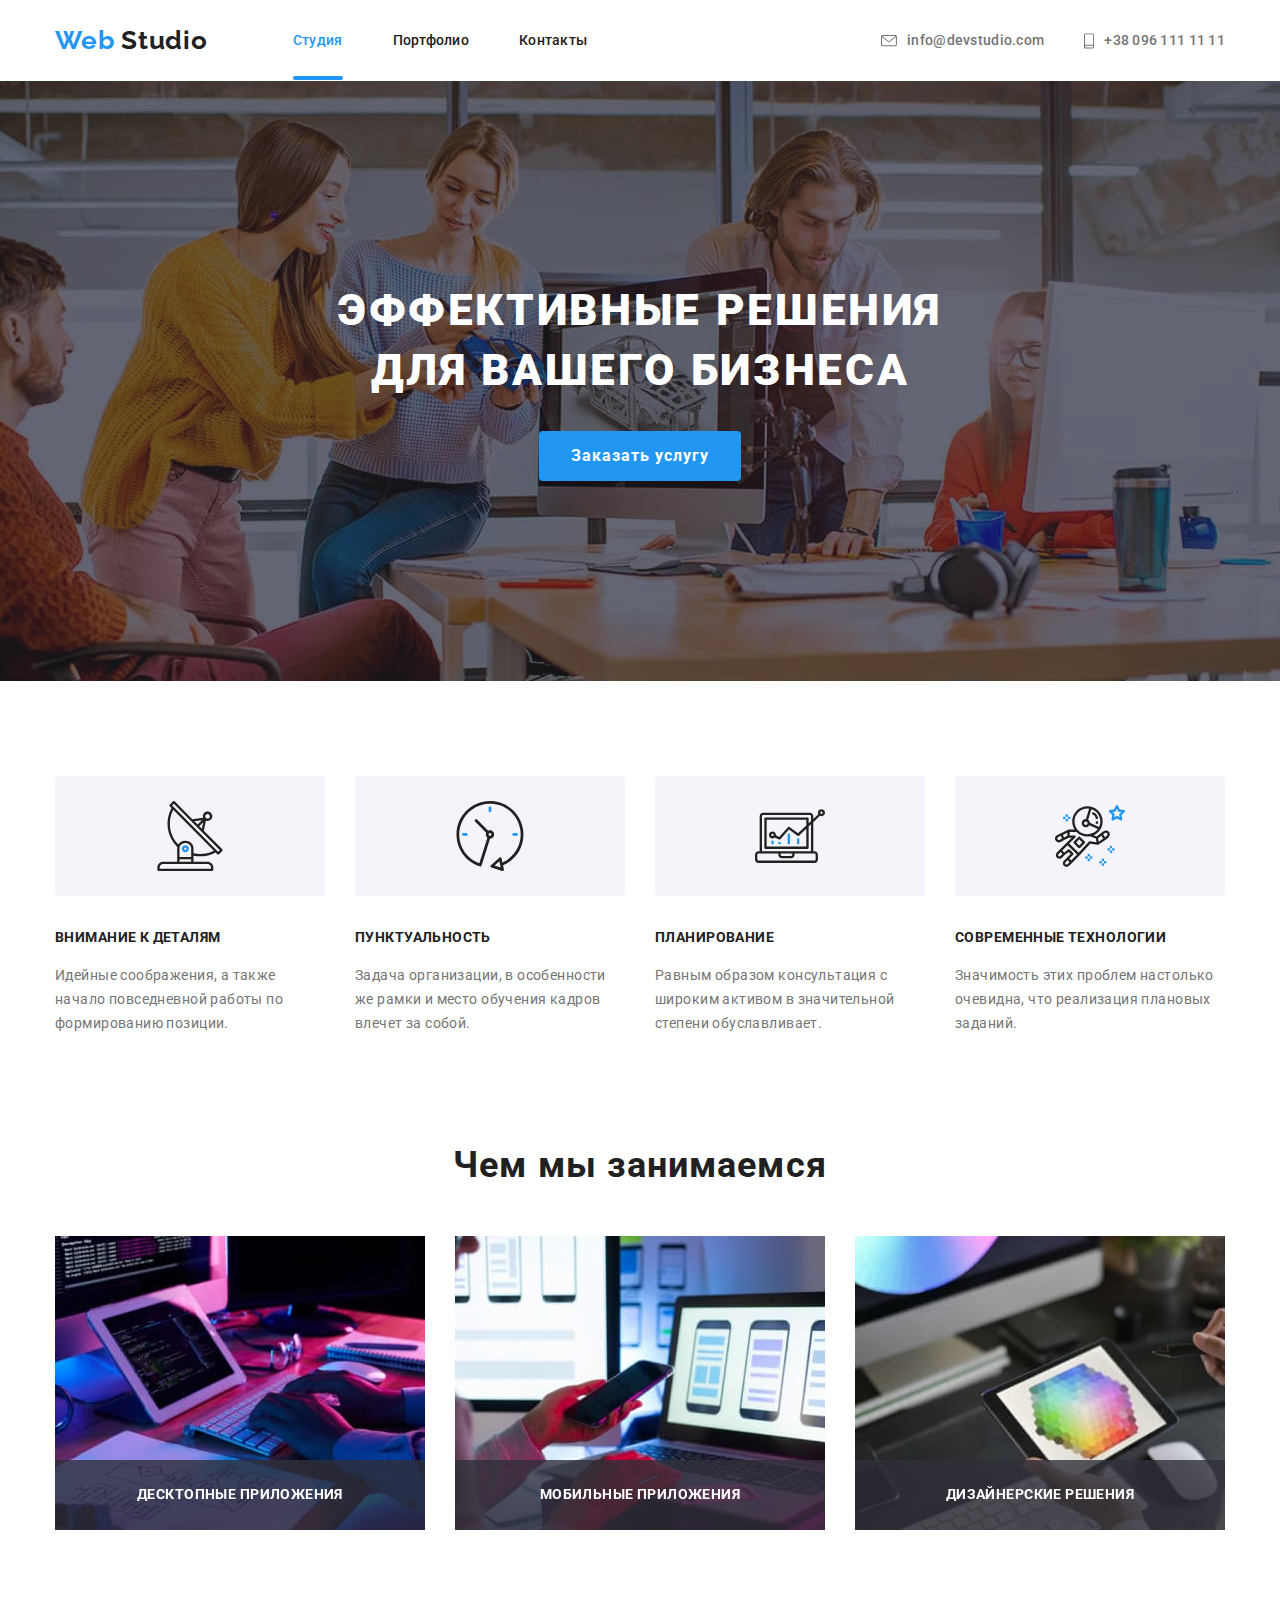
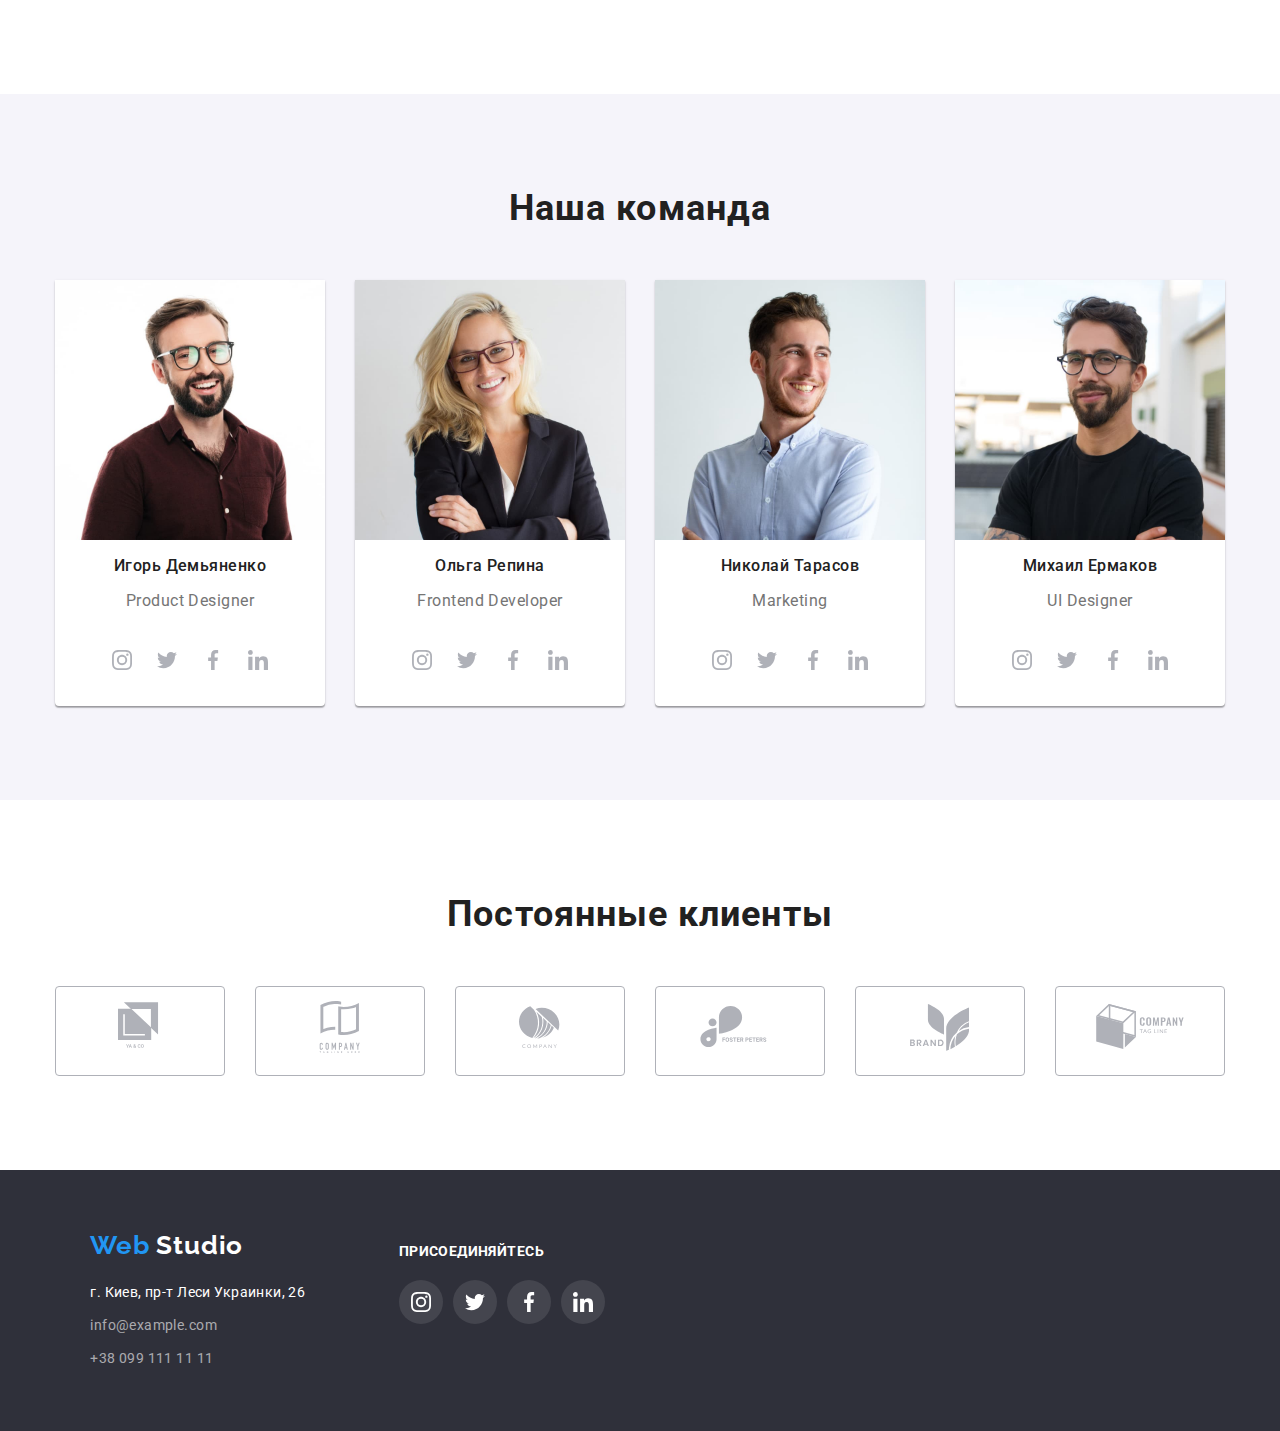
==== index.html @ 13020712 "sxcript added" ====
<!DOCTYPE html>
<html lang="ru">
  <head>
    <meta charset="UTF-8" />
    <meta name="viewport" content="width=<device-width>, initial-scale=1.0" />
    <title lang="en">Web Studio</title>
    <link rel="stylesheet" href="./css/style.css" />
    <link
      href="https://fonts.googleapis.com/css2?family=Raleway:wght@700&family=Roboto:wght@400;500;700;900&display=swap"
      rel="stylesheet"
    />
    <link rel="stylesheet" href="./css/normalize.css" />
  </head>
  <body>
    <header>
      <div class="container flexbox">
        <nav class="nav">
          <a
            href="./index.html"
            lang="en"
            rel="noopener noreferrer"
            class="page-title"
            ><span class="web">Web</span><span> Studio</span></a
          >
          <ul class="list nav-list">
            <li class="nav-item">
              <a
                class="nav-link current"
                href="./index.html"
                rel="noopener noreferrer"
                >Студия</a
              >
            </li>
            <li class="nav-item">
              <a
                class="nav-link"
                href="./portfolio.html"
                rel="noopener noreferrer"
                >Портфолио</a
              >
            </li>
            <li class="nav-item">
              <a class="nav-link" href="#" rel="noopener noreferrer"
                >Контакты</a
              >
            </li>
          </ul>
        </nav>
        <section class="header-contacts">
          <div class="head-conts">
            <div class="nav-mail">
              
              <a class="header-contacts-item" href="mailto:info@devstudio.com"
                ><svg class="icon-header" width="16" height="12">
                  <use xlink:href="./images/sprite.svg#icon-envelope"></use>
                </svg>info@devstudio.com</a
              >
            </div>
            <div class="nav-phone">
              
              <a class="header-contacts-item" href="tel:+380961111111"
                ><svg class="icon-header" width="10" height="16">
                  <use xlink:href="./images/sprite.svg#icon-smartphone"></use>
                </svg>+38 096 111 11 11</a
              >
            </div>
          </div>
        </section>
      </div>
    </header>
    <main>
      <!-- banner -->
      <section class="hero">
        <div class="container">
          <h1 class="main-title">
            Эффективные решения<br />для вашего бизнеса
          </h1>
          <button class="button-order" data-open-modal>Заказать услугу</button>
          <div class="backdrop is-hidden" data-backdrop>
            <div class="modal">
              <button class="modal-close" data-close-modal>
                <svg class="icon-modal-close" width="18" height="18">
                  <use xlink:href="./images/sprite.svg#icon-close-black"></use>
                </svg>
              </button>
            </div>
          </div>
        </div>
      </section>

      <!-- preferences -->
      <section class="preferences">
        <div class="container">
          <ul class="list preferences-list">
            <li class="preferences-item icon-anthenna">
              <h3 class="preferences-title">Внимание к деталям</h3>
              <p class="preferences-text">
                Идейные соображения, а также начало повседневной работы по
                формированию позиции.
              </p>
            </li>
            <li class="preferences-item icon-clock">
              <h3 class="preferences-title">Пунктуальность</h3>
              <p class="preferences-text">
                Задача организации, в особенности же рамки и место обучения
                кадров влечет за собой.
              </p>
            </li>
            <li class="preferences-item icon-diagram">
              <h3 class="preferences-title">Планирование</h3>
              <p class="preferences-text">
                Равным образом консультация с широким активом в значительной
                степени обуславливает.
              </p>
            </li>
            <li class="preferences-item icon-astronaut">
              <h3 class="preferences-title">Современные технологии</h3>
              <p class="preferences-text">
                Значимость этих проблем настолько очевидна, что реализация
                плановых заданий.
              </p>
            </li>
          </ul>
        </div>
      </section>

      <!-- description -->
      <section class="description">
        <div class="container">
          <h2 class="block-title description-title">Чем мы занимаемся</h2>
          <ul class="list description-list">
            <li class="description-item">
              <img
                src="./images/what-we-do/img1.jpg"
                width="370"
                height="294"
                alt="Использование приложения на ПК"
                class="description-img"
              />
              <p class="description-text">Десктопные приложения</p>
            </li>
            <li class="description-item">
              <img
                src="./images/what-we-do/box-img2.jpg"
                width="370"
                height="294"
                alt="Использование приложения на смартфоне"
                class="description-img"
              />
              <p class="description-text">Мобильные приложения</p>
            </li>
            <li class="description-item">
              <img
                src="./images/what-we-do/img3.jpg"
                width="370"
                height="294"
                alt="Визуальное оформление"
                class="description-img"
              />
              <p class="description-text">Дизайнерские решения</p>
            </li>
          </ul>
        </div>
      </section>

      <!-- Crew -->
      <section class="crew">
        <div class="container">
          <h2 class="block-title crew-title">Наша команда</h2>
          <ul class="list crew-list">
            <li class="crew-item">
              <img
                src="./images/crew/img1.jpg"
                width="270"
                height="260"
                alt="Игорь Демьяненко"
                class="crew-img"
              />
              <h3 class="crew-name">Игорь Демьяненко</h3>
              <p class="profession" lang="en">Product Designer</p>
              <ul class="list crew-socs">
                <li>
                  <a
                    href="#"
                    aria-label="ссылка Instagram"
                    target="_blank"
                    rel="noopener noreferrer"
                    class="crew-link"
                  >
                    <svg class="icon-crew-soc" width="20" height="20">
                      <use
                        xlink:href="./images/sprite.svg#icon-instagram-crew"
                      ></use>
                    </svg>
                  </a>
                </li>
                <li>
                  <a
                    href="#"
                    aria-label="ссылка Twitter"
                    target="_blank"
                    rel="noopener noreferrer"
                    class="crew-link"
                  >
                    <svg class="icon-crew-soc" width="20" height="20">
                      <use
                        xlink:href="./images/sprite.svg#icon-twitter-crew"
                      ></use>
                    </svg>
                  </a>
                </li>
                <li>
                  <a
                    href="#"
                    aria-label="ссылка Facebook"
                    target="_blank"
                    rel="noopener noreferrer"
                    class="crew-link"
                  >
                    <svg class="icon-crew-soc" width="20" height="20">
                      <use
                        xlink:href="./images/sprite.svg#icon-facebook-crew"
                      ></use>
                    </svg>
                  </a>
                </li>
                <li>
                  <a
                    href="#"
                    aria-label="ссылка Linkedin"
                    target="_blank"
                    rel="noopener noreferrer"
                    class="crew-link"
                  >
                    <svg class="icon-crew-soc" width="20" height="20">
                      <use
                        xlink:href="./images/sprite.svg#icon-linkedin-crew"
                      ></use>
                    </svg>
                  </a>
                </li>
              </ul>
            </li>
            <li class="crew-item">
              <img
                src="./images/crew/img2.jpg"
                width="270"
                height="260"
                alt="Ольга Репина"
                class="crew-img"
              />
              <h3 class="crew-name">Ольга Репина</h3>
              <p class="profession" lang="en">Frontend Developer</p>
              <ul class="list crew-socs">
                <li>
                  <a
                    href="#"
                    aria-label="ссылка Instagram"
                    target="_blank"
                    rel="noopener noreferrer"
                    class="crew-link"
                  >
                    <svg class="icon-crew-soc" width="20" height="20">
                      <use
                        xlink:href="./images/sprite.svg#icon-instagram-crew"
                      ></use>
                    </svg>
                  </a>
                </li>
                <li>
                  <a
                    href="#"
                    aria-label="ссылка Twitter"
                    target="_blank"
                    rel="noopener noreferrer"
                    class="crew-link"
                  >
                    <svg class="icon-crew-soc" width="20" height="20">
                      <use
                        xlink:href="./images/sprite.svg#icon-twitter-crew"
                      ></use>
                    </svg>
                  </a>
                </li>
                <li>
                  <a
                    href="#"
                    aria-label="ссылка Facebook"
                    target="_blank"
                    rel="noopener noreferrer"
                    class="crew-link"
                  >
                    <svg class="icon-crew-soc" width="20" height="20">
                      <use
                        xlink:href="./images/sprite.svg#icon-facebook-crew"
                      ></use>
                    </svg>
                  </a>
                </li>
                <li>
                  <a
                    href="#"
                    aria-label="ссылка Linkedin"
                    target="_blank"
                    rel="noopener noreferrer"
                    class="crew-link"
                  >
                    <svg class="icon-crew-soc" width="20" height="20">
                      <use
                        xlink:href="./images/sprite.svg#icon-linkedin-crew"
                      ></use>
                    </svg>
                  </a>
                </li>
              </ul>
            </li>
            <li class="crew-item">
              <img
                src="./images/crew/img3.jpg"
                width="270"
                height="260"
                alt="Николай Тарасов"
                class="crew-img"
              />
              <h3 class="crew-name">Николай Тарасов</h3>
              <p class="profession" lang="en">Marketing</p>
              <ul class="list crew-socs">
                <li>
                  <a
                    href="#"
                    aria-label="ссылка Instagram"
                    target="_blank"
                    rel="noopener noreferrer"
                    class="crew-link"
                  >
                    <svg class="icon-crew-soc" width="20" height="20">
                      <use
                        xlink:href="./images/sprite.svg#icon-instagram-crew"
                      ></use>
                    </svg>
                  </a>
                </li>
                <li>
                  <a
                    href="#"
                    aria-label="ссылка Twitter"
                    target="_blank"
                    rel="noopener noreferrer"
                    class="crew-link"
                  >
                    <svg class="icon-crew-soc" width="20" height="20">
                      <use
                        xlink:href="./images/sprite.svg#icon-twitter-crew"
                      ></use>
                    </svg>
                  </a>
                </li>
                <li>
                  <a
                    href="#"
                    aria-label="ссылка Facebook"
                    target="_blank"
                    rel="noopener noreferrer"
                    class="crew-link"
                  >
                    <svg class="icon-crew-soc" width="20" height="20">
                      <use
                        xlink:href="./images/sprite.svg#icon-facebook-crew"
                      ></use>
                    </svg>
                  </a>
                </li>
                <li>
                  <a
                    href="#"
                    aria-label="ссылка Linkedin"
                    target="_blank"
                    rel="noopener noreferrer"
                    class="crew-link"
                  >
                    <svg class="icon-crew-soc" width="20" height="20">
                      <use
                        xlink:href="./images/sprite.svg#icon-linkedin-crew"
                      ></use>
                    </svg>
                  </a>
                </li>
              </ul>
            </li>
            <li class="crew-item">
              <img
                src="./images/crew/img4.jpg"
                width="270"
                height="260"
                alt="Михаил Ермаков"
                class="crew-img"
              />
              <h3 class="crew-name">Михаил Ермаков</h3>
              <p class="profession" lang="en">UI Designer</p>
              <ul class="list crew-socs">
                <li>
                  <a
                    href="#"
                    aria-label="ссылка Instagram"
                    target="_blank"
                    rel="noopener noreferrer"
                    class="crew-link"
                  >
                    <svg class="icon-crew-soc" width="20" height="20">
                      <use
                        xlink:href="./images/sprite.svg#icon-instagram-crew"
                      ></use>
                    </svg>
                  </a>
                </li>
                <li>
                  <a
                    href="#"
                    aria-label="ссылка Twitter"
                    target="_blank"
                    rel="noopener noreferrer"
                    class="crew-link"
                  >
                    <svg class="icon-crew-soc" width="20" height="20">
                      <use
                        xlink:href="./images/sprite.svg#icon-twitter-crew"
                      ></use>
                    </svg>
                  </a>
                </li>
                <li>
                  <a
                    href="#"
                    aria-label="ссылка Facebook"
                    target="_blank"
                    rel="noopener noreferrer"
                    class="crew-link"
                  >
                    <svg class="icon-crew-soc" width="20" height="20">
                      <use
                        xlink:href="./images/sprite.svg#icon-facebook-crew"
                      ></use>
                    </svg>
                  </a>
                </li>
                <li>
                  <a
                    href="#"
                    aria-label="ссылка Linkedin"
                    target="_blank"
                    rel="noopener noreferrer"
                    class="crew-link"
                  >
                    <svg class="icon-crew-soc" width="20" height="20">
                      <use
                        xlink:href="./images/sprite.svg#icon-linkedin-crew"
                      ></use>
                    </svg>
                  </a>
                </li>
              </ul>
            </li>
          </ul>
        </div>
      </section>

      <!-- Constant clients -->
      <section class="clients">
        <div class="container">
          <h2 class="block-title clients-title">Постоянные клиенты</h2>
          <ul class="list clients-list">
            <li class="clients-item">
              <a
                href="#"
                class="clients-link"
                target="_blank"
                rel="noopener noreferrer"
              >
                <svg class="icon-clients" width="44.27" height="49.23">
                  <use xlink:href="./images/sprite.svg#icon-firstlogo"></use>
                </svg>
              </a>
            </li>
            <li class="clients-item">
              <a
                href="#"
                class="clients-link"
                target="_blank"
                rel="noopener noreferrer"
              >
                <svg class="icon-clients" width=40" height="52">
                  <use
                    xlink:href="./images/sprite.svg#icon-secondlogo"
                  ></use>
                </svg>
              </a>
            </li>
            <li class="clients-item">
              <a
                href="#"
                class="clients-link"
                target="_blank"
                rel="noopener noreferrer"
              >
                <svg class="icon-clients" width="41" height="42.6">
                  <use xlink:href="./images/sprite.svg#icon-thirdlogo"></use>
                </svg>
              </a>
            </li>
            <li class="clients-item">
              <a
                href="#"
                class="clients-link"
                target="_blank"
                rel="noopener noreferrer"
              >
                <svg class="icon-clients" width="79.66" height="42.02">
                  <use
                    xlink:href="./images/sprite.svg#icon-fourthlogo"
                  ></use>
                </svg>
              </a>
            </li>

            <li class="clients-item">
              <a
                href="#"
                class="clients-link"
                target="_blank"
                rel="noopener noreferrer"
              >
                <svg class="icon-clients" width="59" height="47">
                  <use xlink:href="./images/sprite.svg#icon-fifthlogo"></use>
                </svg>
              </a>
            </li>
            <li class="clients-item">
              <a
                href="#"
                class="clients-link"
                target="_blank"
                rel="noopener noreferrer"
              >
                <svg class="icon-clients" width="88.48" height="45.44">
                  <use xlink:href="./images/sprite.svg#icon-sixthlogo"></use>
                </svg>
              </a>
            </li>
          </ul>
        </div>
      </section>
    </main>

    <!-- footer -->
    <footer class="footer">
      <div class="footer-content container">
        <div class="footer-item">
          <a
            href="./index.html"
            lang="en"
            rel="noopener noreferrer"
            class="page-title footer-web-studio"
            ><span class="web">Web</span
            ><span class="logo-footer"> Studio</span></a
          >
          <address class="address">
            <ul class="list address-list">
              <li class="adress-map address-link">
                <a
                  class="adress-map-link"
                  href="https://goo.gl/maps/HFDCZ8saapK6aPVV6"
                  target="_blank"
                  rel="noopener noreferrer"
                  >г. Киев, пр-т Леси Украинки, 26</a
                >
              </li>
              <li class="footer-contacts address-link">
                <a class="footer-contacts-link" href="mailto:info@example.com"
                  >info@example.com</a
                >
              </li>
              <li class="footer-contacts address-link">
                <a class="footer-contacts-link" href="tel:+380991111111"
                  >+38 099 111 11 11</a
                >
              </li>
            </ul>
          </address>
        </div>
        <div class="network footer-item">
          <p class="footer-title">Присоединяйтесь</p>
          <ul class="list web-list">
            <li class="web-item">
              <a
                href="#"
                aria-label="ссылка Instagram"
                target="_blank"
                rel="noopener noreferrer"
                class="footer-soc-link"
                >
                <svg class="icon-footer-soc" width="20" height="20">
                  <use xlink:href="./images/sprite.svg#icon-instagram-footer">
                  </use>
                </svg>
              </a>
            </li>
            <li class="web-item">
              <a
                href="#"
                aria-label="ссылка Twitter"
                target="_blank"
                rel="noopener noreferrer"
                class="footer-soc-link">
                <svg class="icon-footer-soc" width="20" height="20">
                  <use xlink:href="./images/sprite.svg#icon-twitter-footer"></use>
                </svg>
              </a>
            </li>
            <li class="web-item">
              <a
                href="#"
                aria-label="ссылка Facebook"
                target="_blank"
                rel="noopener noreferrer"
                class="footer-soc-link"
                >
                <svg class="icon-footer-soc" width="20" height="20">
                  <use xlink:href="./images/sprite.svg#icon-facebook-footer"></use>
                </svg>
              </a>
            </li>
            <li class="web-item">
              <a
                href="#"
                aria-label="ссылка Linkedin"
                target="_blank"
                rel="noopener noreferrer"
                class="footer-soc-link"
                >
                <svg class="icon-footer-soc" width="20" height="20">
                  <use xlink:href="./images/sprite.svg#icon-linkedin-footer"></use>
                </svg>
              </a>
            </li>
          </ul>
        </div>
        <!-- <div class="mailing footer-item">
          <p class="footer-title">Подпишитесь на рассылку</p>
          <div class="subscribe-cont">
            <textarea
              class="textarea-subscr"
              name="subscribe"
              id="#"
              cols="30"
              rows="1"
            >
E-mail</textarea
            >
            <button class="btn-subscribe">
              <span class="subscr-text">Подписаться</span>
              <img
                class="subscr-icon"
                src="./images/icon-send.svg"
                alt="send"
              />
            </button>
          </div> -->
        </div>
      </div>
    </footer>
    <script src="./js/modal.js"></script>
    <script>
      (() => {
       document
         .querySelector('.js-speaker-form')
         .addEventListener('submit', e=> {
           e.preventDefault();

           new FormData(e.currentTarget).forEach((value, name) =>
             console.log(`${name}: ${value}`),
             );

           e.currentTarget.reset();
         });
      })()
    </script> 
  </body>
</html>
---- css/style.css ----
/*font-family: 'Raleway', sans-serif;
font-family: 'Roboto', sans-serif;*/
:root {
  --accent-color: #2196f3;
  --main-color: #757575;
  --dark-color: #212121;
  --white-color: #ffffff;
  --light-grey: #f5f4fa;
  --block-background: rgba(47, 48, 58, 0.8);
  --btn-box-shadow: 0px 4px 4px rgba(0, 0, 0, 0.15);
  --white-alt: rgba(255, 255, 255, 0.6);
  --white-alt2: rgba(255, 255, 255, 0.3);
  --footer-background: #2f303a;
  --border: #afb1b8;
  --border-portfolio: #eeeeee;
  --header: #ececec;
  --hero-overlay: rgba(47, 48, 58, 0.4);
  --footer-soc-bg: rgba(255, 255, 255, 0.1);
  --portfolio-ex-hover: rgba(33, 150, 243, 0.9);
  --modal-overlay: rgba(0, 0, 0, 0.2);
}

html {
  box-sizing: border-box;
}

*,
*::before,
*::after {
  box-sizing: inherit;
}
.visually-hidden {
  position: absolute !important;
  clip: rect(1px 1px 1px 1px);
  /* IE6, IE7 */
  clip: rect(1px, 1px, 1px, 1px);
  padding: 0 !important;
  border: 0 !important;
  height: 1px !important;
  width: 1px !important;
  overflow: hidden;
  margin-top: 0;
  margin-bottom: 0;
}
body {
  font-family: "Roboto", sans-serif;
  font-size: 14px;
  line-height: 1.71;
  letter-spacing: 0.03em;
  color: var(--main-color);
}
.container {
  width: 1200px;
  padding-right: 15px;
  padding-left: 15px;
  margin-left: auto;
  margin-right: auto;
}
/*header*/
.header {
  border-bottom: 1px solid #ececec;
}
.page-title {
  font-family: "Raleway", sans-serif;
  font-weight: 700;
  font-size: 26px;
  line-height: 1.19;
  letter-spacing: 0.03em;
  color: var(--dark-color);
  text-decoration: none;
  margin-right: 85px;
}
.web {
  color: var(--accent-color);
}

.flexbox {
  display: flex;
  justify-content: flex-end;
  align-items: center;
  padding-top: 25px;
  padding-bottom: 25px;
}
.list {
  list-style: none;
  padding: 0;
  margin: 0;
}
.nav-list {
  display: flex;
}
.nav-link {
  font-weight: 500;
  font-size: 14px;
  line-height: 1, 14;
  letter-spacing: 0.02em;
  color: var(--dark-color);
  text-decoration: none;

  transition: color 250ms cubic-bezier(0.4, 0, 0.2, 1);
}
.nav-item:not(:last-child) {
  margin-right: 50px;
}
.nav {
  display: flex;
  align-items: center;
  margin-right: auto;
}
.head-conts {
  display: flex;
  align-items: baseline;
}
.current {
  color: var(--accent-color);
}
.nav-item {
  position: relative;
}
.nav-item .current::after {
  content: "";
  display: block;
  width: 100%;
  height: 4px;
  position: absolute;
  background-color: var(--accent-color);
  border-radius: 2px;
  bottom: -28px;
}
.nav-link:hover,
.nav-link:focus,
.header-contacts-item:hover,
.header-contacts-item:focus {
  color: var(--accent-color);
  fill: var(--accent-color);
}
.header-contacts-item {
  font-weight: 500;
  font-size: 14px;
  line-height: 1, 14;
  letter-spacing: 0.02em;
  color: var(--main-color);
  text-decoration: none;

  margin-left: 10px;

  transition: color 250ms cubic-bezier(0.4, 0, 0.2, 1),
    fill 250ms cubic-bezier(0.4, 0, 0.2, 1);
}
.nav-mail {
  margin-right: 30px;
}
.icon-header {
  vertical-align: middle;
  margin-right: 10px;
  fill: currentColor;
}

/*hero*/
.hero {
  background: var(--block-background);
  margin-left: auto;
  margin-right: auto;
  padding-top: 200px;
  padding-bottom: 200px;

  max-width: 1600px;
  height: 600px;
  background-image: linear-gradient(
      to right,
      var(--hero-overlay),
      var(--hero-overlay)
    ),
    url("../images/hero.jpg");
  background-position: center;
  background-repeat: no-repeat;
}
.main-title {
  font-weight: 900;
  font-size: 44px;
  line-height: 1.36;
  text-align: center;
  letter-spacing: 0.06em;
  text-transform: uppercase;
  color: var(--white-color);
  margin-top: 0;
  margin-bottom: 30px;
}
.button-order {
  font-weight: 700;
  font-size: 16px;
  line-height: 30px;
  display: flex;
  align-items: center;
  text-align: center;
  letter-spacing: 0.06em;
  color: var(--white-color);
  background: var(--accent-color);
  box-shadow: var(--btn-box-shadow);
  border-radius: 4px;
  border: 0px;
  padding: 10px 32px;
  margin: auto;

  transition: border 250ms cubic-bezier(0.4, 0, 0.2, 1),
    background 250ms cubic-bezier(0.4, 0, 0.2, 1),
    color 250ms cubic-bezier(0.4, 0, 0.2, 1);
}
.button-order:hover {
  border: 1px solid var(--accent-color);
  background: var(--white-color);
  color: var(--accent-color);
}

.backdrop {
  position: fixed;
  top: 0;
  left: 0;
  width: 100%;
  height: 100%;
  background-color: var(--modal-overlay);
}
.modal {
  position: absolute;
  top: 50%;
  left: 50%;
  transform: translate(-50%, -50%);

  width: 528px;
  height: 581px;

  background: var(--white-color);
  box-shadow: 0px 1px 3px rgba(0, 0, 0, 0.12), 0px 1px 1px rgba(0, 0, 0, 0.14),
    0px 2px 1px rgba(0, 0, 0, 0.2);
  border-radius: 4px;
}
.modal-close {
  position: absolute;
  top: 8px;
  right: 8px;

  width: 30px;
  height: 30px;

  background: var(--white-color);
  border: 1px solid rgba(0, 0, 0, 0.1);
  box-sizing: border-box;
  border-radius: 50%;
}

.icon-modal-close {
  position: absolute;
}
.backdrop .is-hidden {
  opacity: 0;
}

.backdrop {
  position: fixed;
  top: 0;
  left: 0;
  width: 100%;
  height: 100%;
  background-color: var(--modal-overlay);

  opacity: 1;
  transition: 250ms cubic-bezier(0.4, 0, 0.2, 1),
    opacity 250ms cubic-bezier(0.4, 0, 0.2, 1);
}
.modal {
  position: absolute;
  top: 50%;
  left: 50%;
  transform: translate(-50%, -50%) scale(1);

  width: 528px;
  height: 581px;

  background: var(--white-color);
  box-shadow: 0px 1px 3px rgba(0, 0, 0, 0.12), 0px 1px 1px rgba(0, 0, 0, 0.14),
    0px 2px 1px rgba(0, 0, 0, 0.2);
  border-radius: 4px;

  opacity: 1;
  transition: transform 250ms cubic-bezier(0.4, 0, 0.2, 1),
    opacity 250ms cubic-bezier(0.4, 0, 0.2, 1);
}
.backdrop .is-hidden .modal {
  transform: translate(-50%, -50%) scale(1.1);
  opacity: 0;
}
.modal-close {
  position: absolute;
  top: 8px;
  right: 8px;

  width: 30px;
  height: 30px;

  background: var(--white-color);
  border: 1px solid rgba(0, 0, 0, 0.1);
  box-sizing: border-box;
  border-radius: 50%;
}

.icon-modal-close {
  position: absolute;
  transform: translate(-49%, -45%);
}
.is-hidden {
  opacity: 0;
  pointer-events: none;
}

/* preferences */
.preferences {
  padding-top: 95px;
}
.preferences-title {
  font-weight: 700;
  font-size: 14px;
  line-height: 1.14x;
  letter-spacing: 0.03em;
  text-transform: uppercase;
  color: var(--dark-color);
  margin-top: 30px;
}
.preferences-text {
  font-weight: 400;
  font-size: 14px;
  line-height: 1.71;
  letter-spacing: 0.03em;
  color: var(--main-color);
}
.preferences-list {
  display: flex;
}
.preferences-item {
  width: calc((100% - 30px * 3) / 4);
}
.preferences-list .preferences-item + .preferences-item {
  margin-left: 30px;
}
.preferences-item::before {
  display: block;
  content: "";
  height: 120px;
  background-color: var(--light-grey);
  border-radius: 4px;
  background-position: center;
  background-repeat: no-repeat;
  background-size: contain;
}
.icon-anthenna::before {
  background-image: url("../images/preferences/anthenna.svg");
  background-size: auto;
}
.icon-clock::before {
  background-image: url("../images/preferences/clock.svg");
  background-size: auto;
}
.icon-diagram::before {
  background-image: url("../images/preferences/diagram.svg");
  background-size: auto;
}
.icon-astronaut::before {
  background-image: url("../images/preferences/astronaut.svg");
  background-size: auto;
}

/* description */
.block-title {
  font-weight: 700;
  font-size: 36px;
  line-height: 1.16;
  text-align: center;
  letter-spacing: 0.03em;
  color: var(--dark-color);
  margin-top: 0;
  margin-bottom: 0;
}
.description {
  padding-top: 95px;
  padding-bottom: 94px;
}

.description-text {
  font-weight: 700;
  font-size: 14px;
  line-height: 1.14;
  text-align: center;
  letter-spacing: 0.03em;
  text-transform: uppercase;
  color: var(--white-color);
  background: var(--block-background);
  height: 70px;
  margin: 0;

  display: flex;
  justify-content: center;
  align-items: center;

  transform: translateY(-70px);
}
.description-list {
  display: flex;
  margin-top: 50px;
}
.description-item {
  width: calc((100% - 30px * 2) / 3);
}
.description-list .description-item + .description-item {
  margin-left: 30px;
}
.description-img {
  display: block;
}

/* crew */
.crew {
  box-sizing: border-box;
  border: 0 solid;
  background-color: var(--light-grey);
  padding: 94px 15px;
  margin-left: auto;
  margin-right: auto;
  padding-top: 94px;
  padding-bottom: 94px;
}
.crew-item {
  background: var(--white-color);
  box-shadow: 0px 1px 3px rgba(0, 0, 0, 0.12), 0px 1px 1px rgba(0, 0, 0, 0.14),
    0px 2px 1px rgba(0, 0, 0, 0.2);
  border-radius: 0px 0px 4px 4px;
  width: calc((100% - 30px * 3) / 4);
  padding-bottom: 24px;
}
.crew-name {
  font-weight: 500;
  font-size: 16px;
  line-height: 1.19;
  text-align: center;
  letter-spacing: 0.03em;
  color: var(--dark-color);
}
.profession {
  font-weight: 400;
  font-size: 16px;
  line-height: 1.19;
  text-align: center;
  letter-spacing: 0.03em;
  color: var(--main-color);
}
.crew-list {
  display: flex;
  margin-top: 50px;
}
.crew-list .crew-item + .crew-item {
  margin-left: 30px;
}
.crew-socs {
  display: flex;
  justify-content: space-around;
  margin-top: 28px;
  padding-left: 44px;
  padding-right: 44px;
}
.crew-img {
  display: block;
}
.crew-link {
  width: 44px;
  height: 44px;
  display: inline-flex;
  justify-content: center;
  align-items: center;
  border-radius: 50%;

  transition: background-color 250ms cubic-bezier(0.4, 0, 0.2, 1);
}
.icon-crew-soc {
  fill: var(--border);

  transition: fill 250ms cubic-bezier(0.4, 0, 0.2, 1);
}
.crew-link:hover,
.crew-link:focus {
  background-color: var(--accent-color);
}
.crew-link:hover .icon-crew-soc,
.crew-link:focus .icon-crew-soc {
  fill: var(--white-color);
}

/* clients */
.clients-list {
  display: flex;
}
.clients-item {
  box-sizing: border-box;
  border: 0 solid;
  width: calc((100% - 30px * 5) / 6);
  height: 90px;
  border: 1px solid var(--border);
  border-radius: 4px;
  display: flex;
  justify-content: center;
  align-items: center;
  margin-top: 50px;

  transition: color 250ms cubic-bezier(0.4, 0, 0.2, 1),
    border 250ms cubic-bezier(0.4, 0, 0.2, 1);
}
.clients-list .clients-item + .clients-item {
  margin-left: 30px;
}
.clients {
  padding-top: 94px;
  padding-bottom: 94px;
}
.icon-clients {
  fill: var(--border);

  transition: fill 250ms cubic-bezier(0.4, 0, 0.2, 1);
}
.clients-item:hover,
.clients-item:focus {
  color: var(--accent-color);
  border: 1px solid var(--accent-color);
}
.clients-item:hover .icon-clients,
.clients-item:focus .icon-clients {
  fill: var(--accent-color);
}

/*footer*/
.footer {
  background: var(--footer-background);
  padding-top: 60px;
  padding-bottom: 60px;
}
.logo-footer {
  color: var(--white-color);
}
.adress-map-link {
  font-style: normal;
  font-weight: 400;
  font-size: 14px;
  line-height: 1.71;
  letter-spacing: 0.03em;
  color: var(--white-color);
  text-decoration: none;
}
.footer-contacts-link {
  font-style: normal;
  font-weight: 400;
  font-size: 14px;
  line-height: 1.71;
  letter-spacing: 0.03em;
  color: var(--white-alt);
  text-decoration: none;
}
.address-list .address-link + .address-link {
  margin-top: 9px;
}
.footer-title {
  font-weight: 700;
  font-size: 14px;
  line-height: 1.14;
  letter-spacing: 0.03em;
  text-transform: uppercase;
  color: var(--white-color);
  margin-bottom: 20px;
}
.footer-web-studio {
  display: inline-block;
  margin-bottom: 20px;
}
.icon-footer-soc {
  fill: var(--border);
}
.footer-soc-link {
  display: inline-flex;
  width: 44px;
  height: 44px;
  justify-content: center;
  align-items: center;

  background-color: var(--footer-soc-bg);
  border-radius: 50%;

  transition: background-color 250ms cubic-bezier(0.4, 0, 0.2, 1);
}
.web-list .web-item + .web-item {
  margin-left: 10px;
}
.icon-footer-soc {
  fill: var(--white-color);
}
.footer-soc-link:hover,
.footer-soc-link:focus {
  background-color: var(--accent-color);
}

.textarea-subscr {
  font-weight: 400;
  font-size: 16px;
  line-height: 1.25;
  display: flex;
  align-items: center;
  letter-spacing: 0.03em;
  padding-top: 15px;
  padding-left: 15px;

  color: var(--white-alt);
  border: 1px solid var(--white-alt2);
  box-sizing: border-box;
  filter: drop-shadow(0px 4px 4px var(--btn-box-shadow));
  border-radius: 4px;
  background: var(--footer-background);
}
.btn-subscribe {
  width: 200px;
  height: 50px;
  font-weight: 700;
  font-size: 16px;
  line-height: 1.88;
  display: flex;
  justify-content: center;
  align-items: center;
  text-align: center;
  letter-spacing: 0.06em;
  color: var(--white-color);
  background: var(--accent-color);
  box-shadow: var(--btn-box-shadow);
  border-radius: 4px;
  border: 0px;
  margin-left: 12px;
}
.footer-content {
  display: flex;
  justify-content: space-around;
  padding-right: 600px;
}
.web-list {
  display: flex;
  justify-content: space-around;
}
.subscribe-cont {
  display: flex;
}
.subscr-icon {
  margin-left: 10px;
}
.subscribe-cont .subscr-item + .subscr-item {
  margin-left: 12px;
}

/*portfolio*/
.portfolio-button {
  padding-top: 94px;
}
.portfolio-button-item {
  font-weight: 500;
  font-size: 16px;
  line-height: 1.63;
  text-align: center;
  letter-spacing: 0.03em;
  color: var(--dark-color);
  background: var(--light-grey);
  border-radius: 4px;
  border: 0px;
  width: 128px;
  height: 38px;

  transition: background 250ms cubic-bezier(0.4, 0, 0.2, 1),
    box-shadow 250ms cubic-bezier(0.4, 0, 0.2, 1),
    color 250ms cubic-bezier(0.4, 0, 0.2, 1),
    border 250ms cubic-bezier(0.4, 0, 0.2, 1);
}
.port-btn-list {
  display: flex;
  justify-content: center;
}
.port-btn-list .port-link + .port-link {
  margin-left: 8px;
}

.portfolio-button-item:hover,
.portfolio-button-item:focus {
  background: var(--accent-color);
  box-shadow: 0px 2px 2px rgba(0, 0, 0, 0.12), 0px 1px 2px rgba(0, 0, 0, 0.08),
    0px 3px 1px rgba(0, 0, 0, 0.1);
  color: var(--white-color);
  border: 0px;
}

/* portfolio examples */
.portfolio-examples-title,
.portfolio-examples-text {
  margin: 0;
  padding: 0;
}
.portfolio-examples-title {
  font-weight: 700;
  font-size: 18px;
  line-height: 2;
  letter-spacing: 0.06em;
  color: var(--dark-color);
}
.portfolio-examples-text {
  font-weight: 400;
  font-size: 16px;
  line-height: 30px;
  letter-spacing: 0.03em;
  color: var(--main-color);
}
.port-link {
  text-decoration: none;
}
.portfolio-examples {
  margin-top: 50px;
  padding-bottom: 94px;
}
.port-ex-list {
  display: flex;
  flex-flow: row wrap;
  justify-content: space-between;
}
.portfolio-examples-item {
  height: 404px;
  border: 1px solid var(--border-portfolio);
  box-sizing: border-box;

  transition: box-shadow 250ms cubic-bezier(0.4, 0, 0.2, 1);
}
.port-ex-descr {
  padding-top: 20px;
  padding-bottom: 20px;
  padding-left: 24px;
  justify-content: flex-start;
  width: 370px;
}
/* .portfolio-examples-item:not(:nth-child(3n + 1)) {
  margin-left: 30px;
} */
.portfolio-examples-item:nth-child(-n + 6) {
  margin-bottom: 30px;
}
.portfolio-img {
  display: block;
  margin: 0;
}
.portfolio-examples-item:hover,
.portfolio-examples-item:focus {
  box-shadow: 0px 1px 1px rgba(0, 0, 0, 0.12), 0px 4px 4px rgba(0, 0, 0, 0.06),
    1px 4px 6px rgba(0, 0, 0, 0.16);
}

.port-ex-parent {
  position: relative;
  overflow: hidden;
}
.port-ex-overlay {
  display: inline-block;

  background-color: var(--portfolio-ex-hover);
  font-weight: 400;
  font-size: 18px;
  line-height: 28px;
  letter-spacing: 0.03em;
  color: var(--white-color);
  height: 294px;
  width: 370px;
  margin: 0;
  padding: 63px 24px;

  position: absolute;
  transition: transform 250ms cubic-bezier(0.4, 0, 0.2, 1),
    opacity 250ms cubic-bezier(0.4, 0, 0.2, 1);
  top: 100%;
  opacity: 0;
}

.portfolio-examples-item:hover .port-ex-overlay,
.portfolio-examples-item:focus .port-ex-overlay {
  transform: translateY(-294px);
  opacity: 1;
}
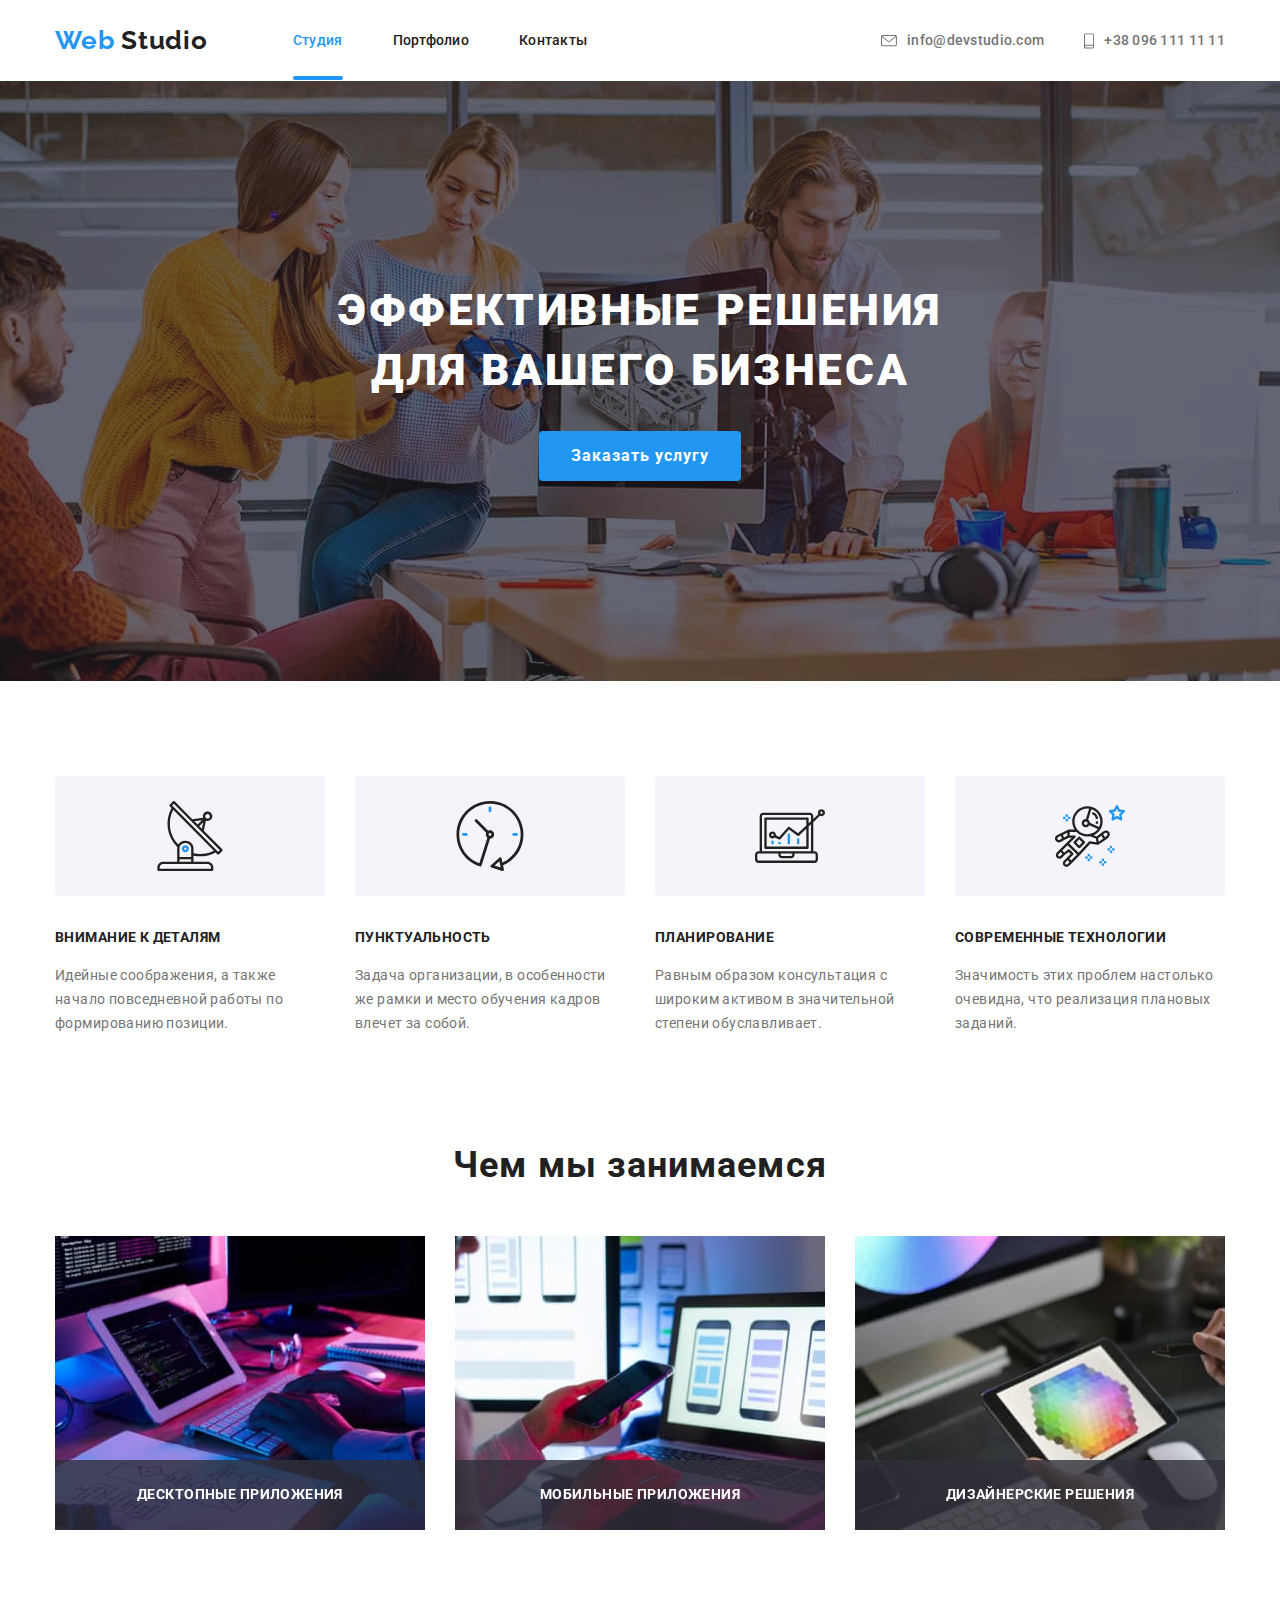
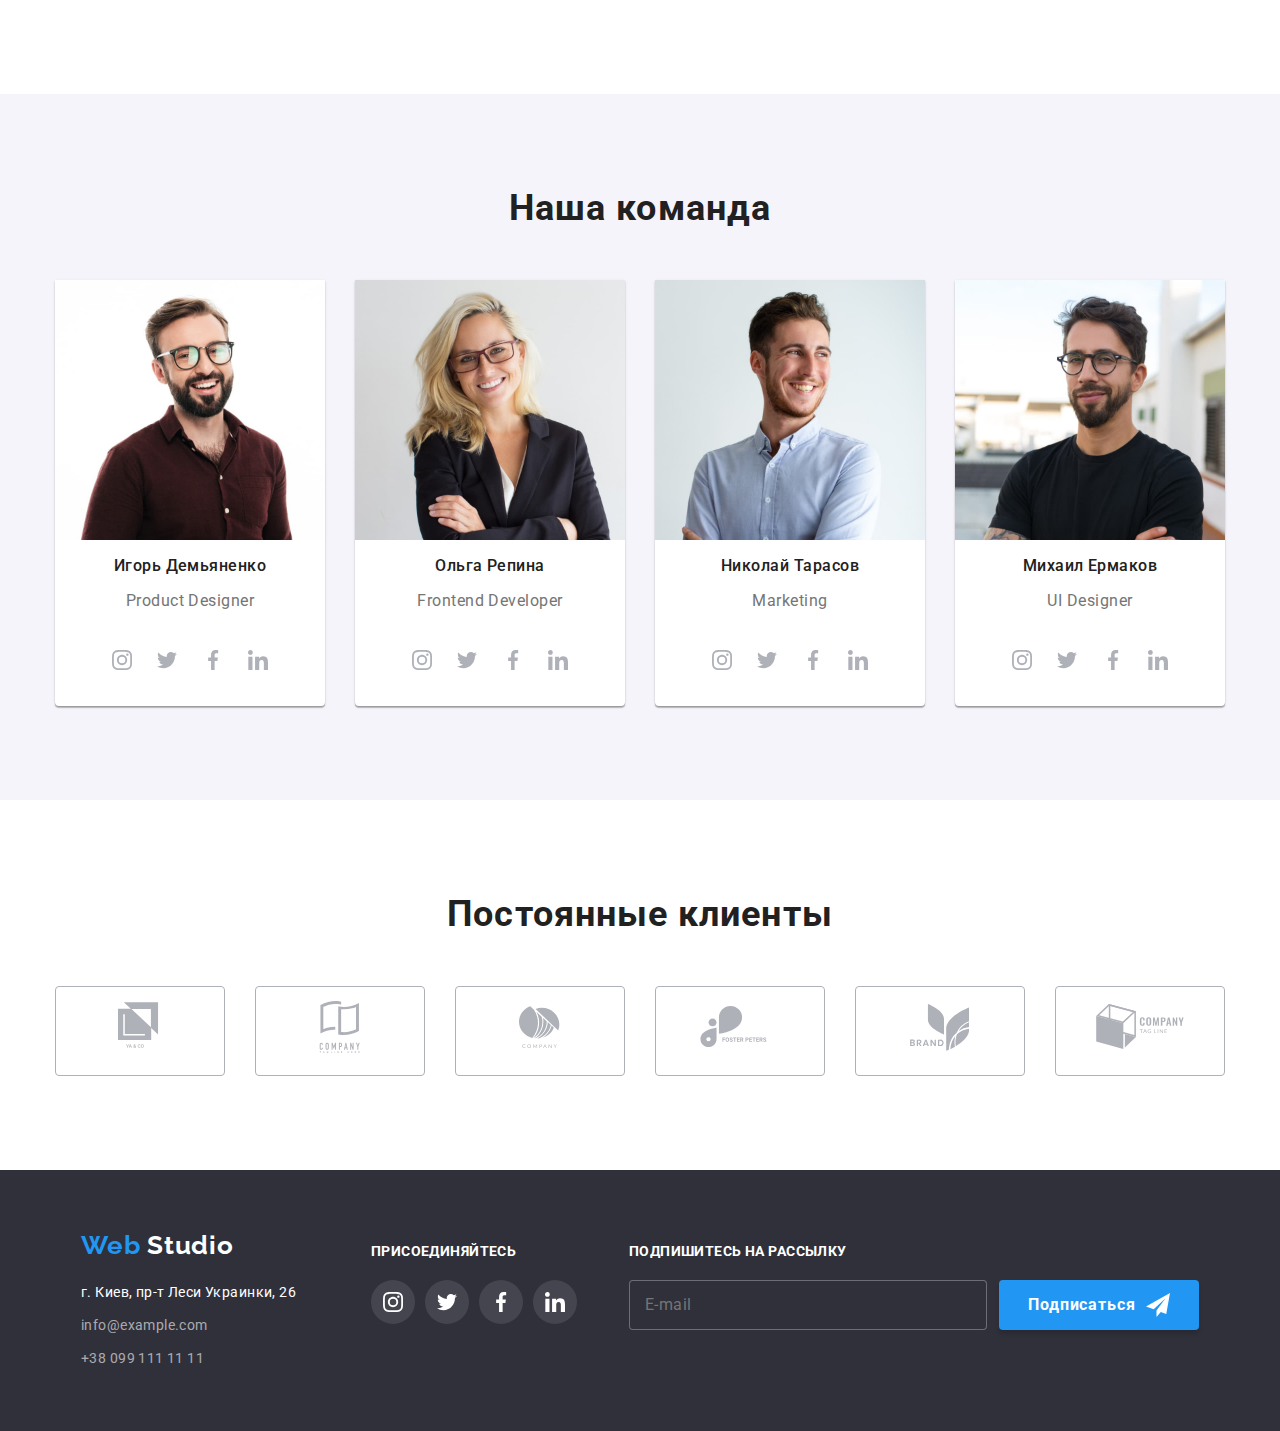
==== commit 1c3b111d: "form created" ====
--- a/index.html
+++ b/index.html
@@ -69,6 +69,7 @@
       </div>
     </header>
     <main>
+
       <!-- banner -->
       <section class="hero">
         <div class="container">
@@ -78,6 +79,18 @@
           <button class="button-order" data-open-modal>Заказать услугу</button>
           <div class="backdrop is-hidden" data-backdrop>
             <div class="modal">
+              <h2 class="modal-title">Оставьте свои данные, мы вам перезвоним</h2>
+              <form method="POST"
+                <input type="text" name="user-name" class="field input-field">
+                <input type="tel" name="user-tel" class="field input-field">
+                <input type="email" name="email" class="field input-field">
+                <textarea class="field textarea-note" name="note" id="note" cols="30" rows="10"></textarea>
+                <input type="checkbox"><p class="agree">Соглашаюсь с рассылкой и принимаю <a href="#"
+                    aria-label="contract conditions"
+                    target="_blank"
+                    rel="noopener noreferrer" class="contract">Условия договора</a></p>
+                <button type="send" class="modal-send">Отправить</button>
+               </form>
               <button class="modal-close" data-close-modal>
                 <svg class="icon-modal-close" width="18" height="18">
                   <use xlink:href="./images/sprite.svg#icon-close-black"></use>
@@ -644,27 +657,19 @@
             </li>
           </ul>
         </div>
-        <!-- <div class="mailing footer-item">
+        <div class="mailing footer-item">
           <p class="footer-title">Подпишитесь на рассылку</p>
           <div class="subscribe-cont">
-            <textarea
-              class="textarea-subscr"
-              name="subscribe"
-              id="#"
-              cols="30"
-              rows="1"
-            >
-E-mail</textarea
-            >
+            <form action="#">
+              <input type="email" placeholder="E-mail" class="input-subscr">
+            </form>
             <button class="btn-subscribe">
               <span class="subscr-text">Подписаться</span>
-              <img
-                class="subscr-icon"
-                src="./images/icon-send.svg"
-                alt="send"
-              />
+              <svg class="subscr-icon" width="24" height="24">
+                <use xlink:href="./images/sprite.svg#icon-send"></use>
+              </svg>
             </button>
-          </div> -->
+          </div>
         </div>
       </div>
     </footer>
--- a/css/style.css
+++ b/css/style.css
@@ -186,10 +186,11 @@
   margin-top: 0;
   margin-bottom: 30px;
 }
-.button-order {
+.button-order,
+.modal-send {
   font-weight: 700;
   font-size: 16px;
-  line-height: 30px;
+  line-height: 1.87;
   display: flex;
   align-items: center;
   text-align: center;
@@ -206,12 +207,19 @@
     background 250ms cubic-bezier(0.4, 0, 0.2, 1),
     color 250ms cubic-bezier(0.4, 0, 0.2, 1);
 }
-.button-order:hover {
+.button-order:hover,
+.button-order:focus,
+.modal-send:hover,
+.modal-send:focus {
   border: 1px solid var(--accent-color);
   background: var(--white-color);
   color: var(--accent-color);
 }
 
+/* modal */
+.backdrop .is-hidden {
+  opacity: 0;
+}
 .backdrop {
   position: fixed;
   top: 0;
@@ -219,9 +227,16 @@
   width: 100%;
   height: 100%;
   background-color: var(--modal-overlay);
+
+  opacity: 1;
+  transition: 250ms cubic-bezier(0.4, 0, 0.2, 1),
+    opacity 250ms cubic-bezier(0.4, 0, 0.2, 1);
 }
 .modal {
   position: absolute;
+  display: flex;
+  flex-direction: column;
+  align-items: center;
   top: 50%;
   left: 50%;
   transform: translate(-50%, -50%);
@@ -233,6 +248,14 @@
   box-shadow: 0px 1px 3px rgba(0, 0, 0, 0.12), 0px 1px 1px rgba(0, 0, 0, 0.14),
     0px 2px 1px rgba(0, 0, 0, 0.2);
   border-radius: 4px;
+
+  opacity: 1;
+  transition: transform 250ms cubic-bezier(0.4, 0, 0.2, 1),
+    opacity 250ms cubic-bezier(0.4, 0, 0.2, 1);
+}
+.backdrop .is-hidden .modal {
+  transform: translate(-50%, -50%) scale(1.1);
+  opacity: 0;
 }
 .modal-close {
   position: absolute;
@@ -247,62 +270,6 @@
   box-sizing: border-box;
   border-radius: 50%;
 }
-
-.icon-modal-close {
-  position: absolute;
-}
-.backdrop .is-hidden {
-  opacity: 0;
-}
-
-.backdrop {
-  position: fixed;
-  top: 0;
-  left: 0;
-  width: 100%;
-  height: 100%;
-  background-color: var(--modal-overlay);
-
-  opacity: 1;
-  transition: 250ms cubic-bezier(0.4, 0, 0.2, 1),
-    opacity 250ms cubic-bezier(0.4, 0, 0.2, 1);
-}
-.modal {
-  position: absolute;
-  top: 50%;
-  left: 50%;
-  transform: translate(-50%, -50%) scale(1);
-
-  width: 528px;
-  height: 581px;
-
-  background: var(--white-color);
-  box-shadow: 0px 1px 3px rgba(0, 0, 0, 0.12), 0px 1px 1px rgba(0, 0, 0, 0.14),
-    0px 2px 1px rgba(0, 0, 0, 0.2);
-  border-radius: 4px;
-
-  opacity: 1;
-  transition: transform 250ms cubic-bezier(0.4, 0, 0.2, 1),
-    opacity 250ms cubic-bezier(0.4, 0, 0.2, 1);
-}
-.backdrop .is-hidden .modal {
-  transform: translate(-50%, -50%) scale(1.1);
-  opacity: 0;
-}
-.modal-close {
-  position: absolute;
-  top: 8px;
-  right: 8px;
-
-  width: 30px;
-  height: 30px;
-
-  background: var(--white-color);
-  border: 1px solid rgba(0, 0, 0, 0.1);
-  box-sizing: border-box;
-  border-radius: 50%;
-}
-
 .icon-modal-close {
   position: absolute;
   transform: translate(-49%, -45%);
@@ -310,6 +277,50 @@
 .is-hidden {
   opacity: 0;
   pointer-events: none;
+}
+.modal-title {
+  font-weight: 700;
+  font-size: 20px;
+  line-height: 1.15;
+  text-align: center;
+  letter-spacing: 0.03em;
+  color: var(--dark-color);
+  padding-top: 40px;
+  margin-top: 0;
+  margin-right: 0;
+  margin-bottom: 12px;
+  margin-left: ;
+}
+.field {
+  display: block;
+  width: 448px;
+  border: 1px solid rgba(33, 33, 33, 0.2);
+  box-sizing: border-box;
+  border-radius: 4px;
+}
+.input-field {
+  height: 40px;
+}
+.textarea-note {
+  resize: none;
+}
+.modal-send {
+  width: 200px;
+  height: 50px;
+  justify-content: center;
+  margin-top: 30px;
+}
+.agree {
+  font-weight: 400;
+  font-size: 14px;
+  line-height: 1.71;
+  letter-spacing: 0.03em;
+  margin: 0;
+
+  color: var(--main-color);
+}
+.contract {
+  color: var(--accent-color);
 }
 
 /* preferences */
@@ -602,14 +613,13 @@
   background-color: var(--accent-color);
 }
 
-.textarea-subscr {
+.input-subscr {
   font-weight: 400;
   font-size: 16px;
   line-height: 1.25;
-  display: flex;
-  align-items: center;
-  letter-spacing: 0.03em;
-  padding-top: 15px;
+  letter-spacing: 0.03em;
+  width: 358px;
+  height: 50px;
   padding-left: 15px;
 
   color: var(--white-alt);
@@ -636,11 +646,15 @@
   border-radius: 4px;
   border: 0px;
   margin-left: 12px;
-}
+
+  transition: border 250ms cubic-bezier(0.4, 0, 0.2, 1),
+    background 250ms cubic-bezier(0.4, 0, 0.2, 1),
+    color 250ms cubic-bezier(0.4, 0, 0.2, 1);
+}
+
 .footer-content {
   display: flex;
   justify-content: space-around;
-  padding-right: 600px;
 }
 .web-list {
   display: flex;
@@ -651,9 +665,22 @@
 }
 .subscr-icon {
   margin-left: 10px;
+  fill: var(--white-color);
+
+  transition: fill 250ms cubic-bezier(0.4, 0, 0.2, 1);
 }
 .subscribe-cont .subscr-item + .subscr-item {
   margin-left: 12px;
+}
+.btn-subscribe:hover,
+.btn-subscribe:focus {
+  border: 1px solid var(--accent-color);
+  background: var(--white-color);
+  color: var(--accent-color);
+}
+.btn-subscribe:hover .subscr-icon,
+.btn-subscribe:focus .subscr-icon {
+  fill: var(--accent-color);
 }
 
 /*portfolio*/
